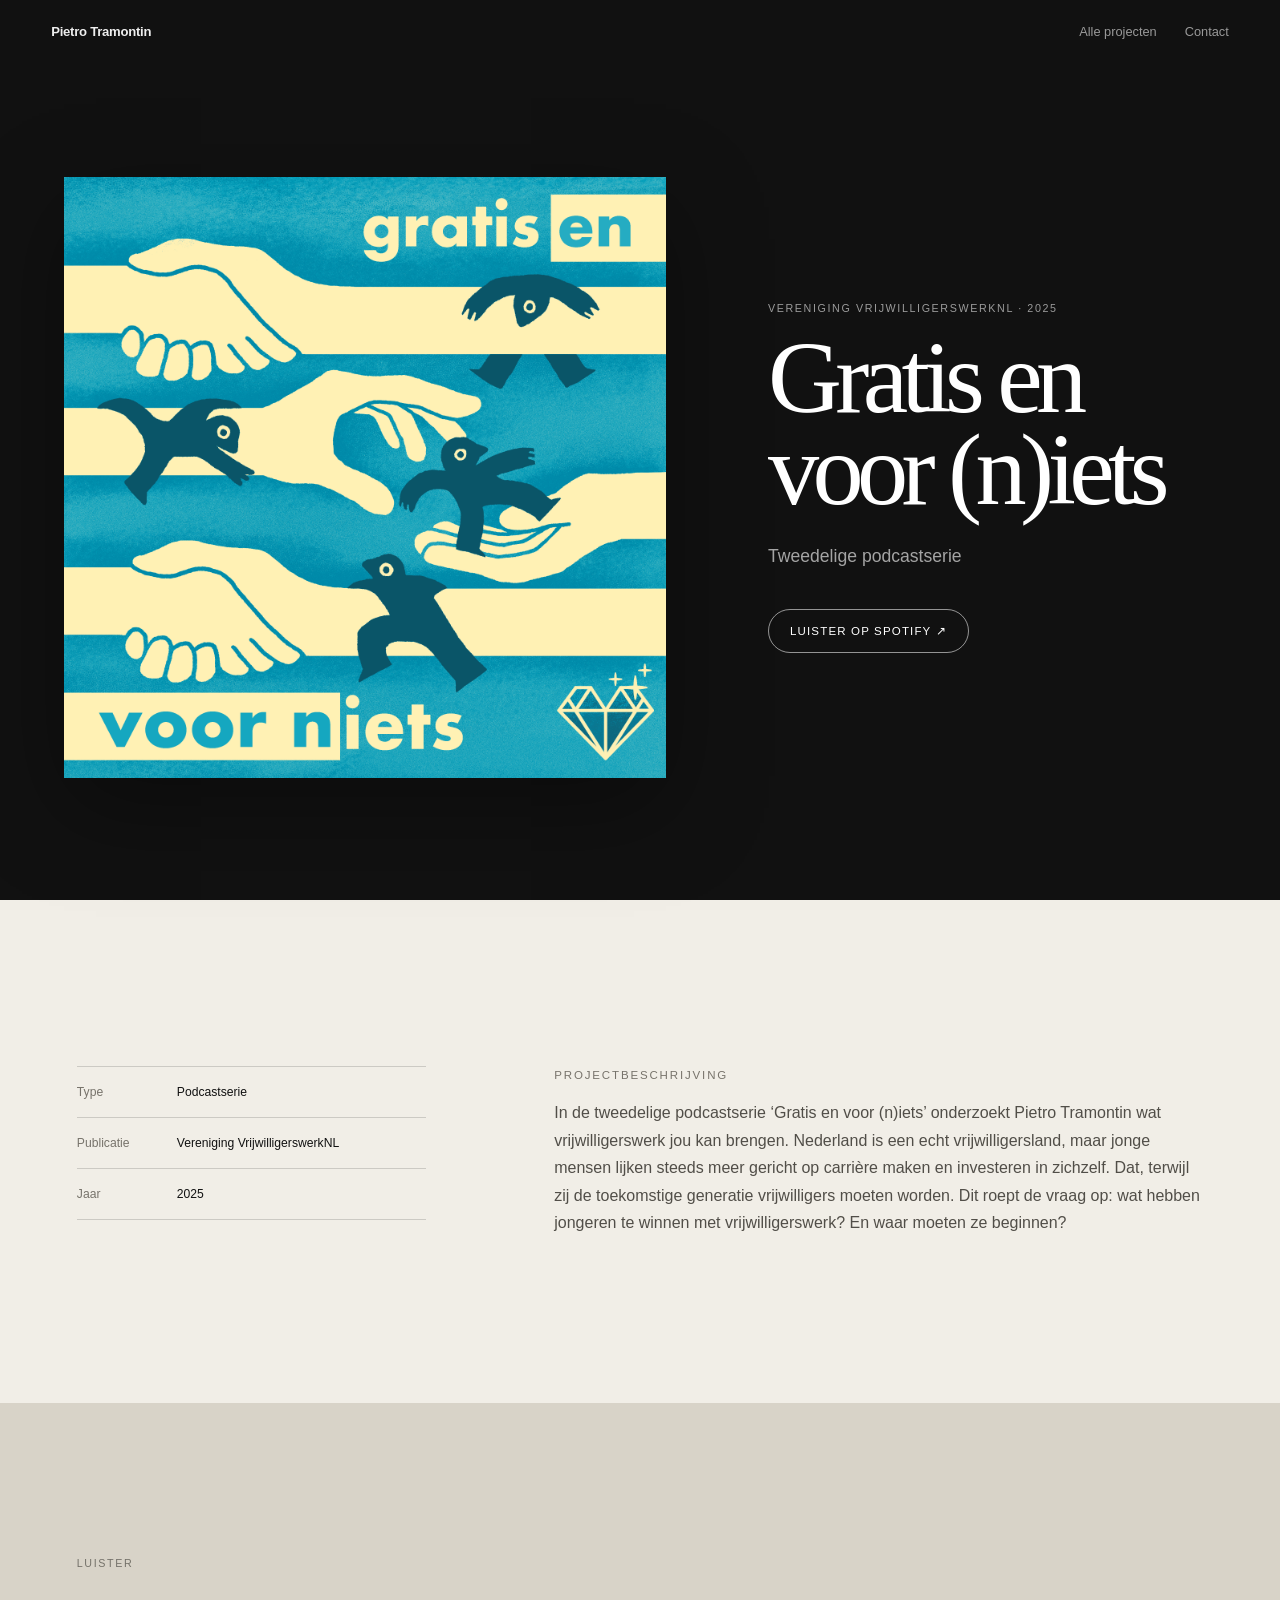
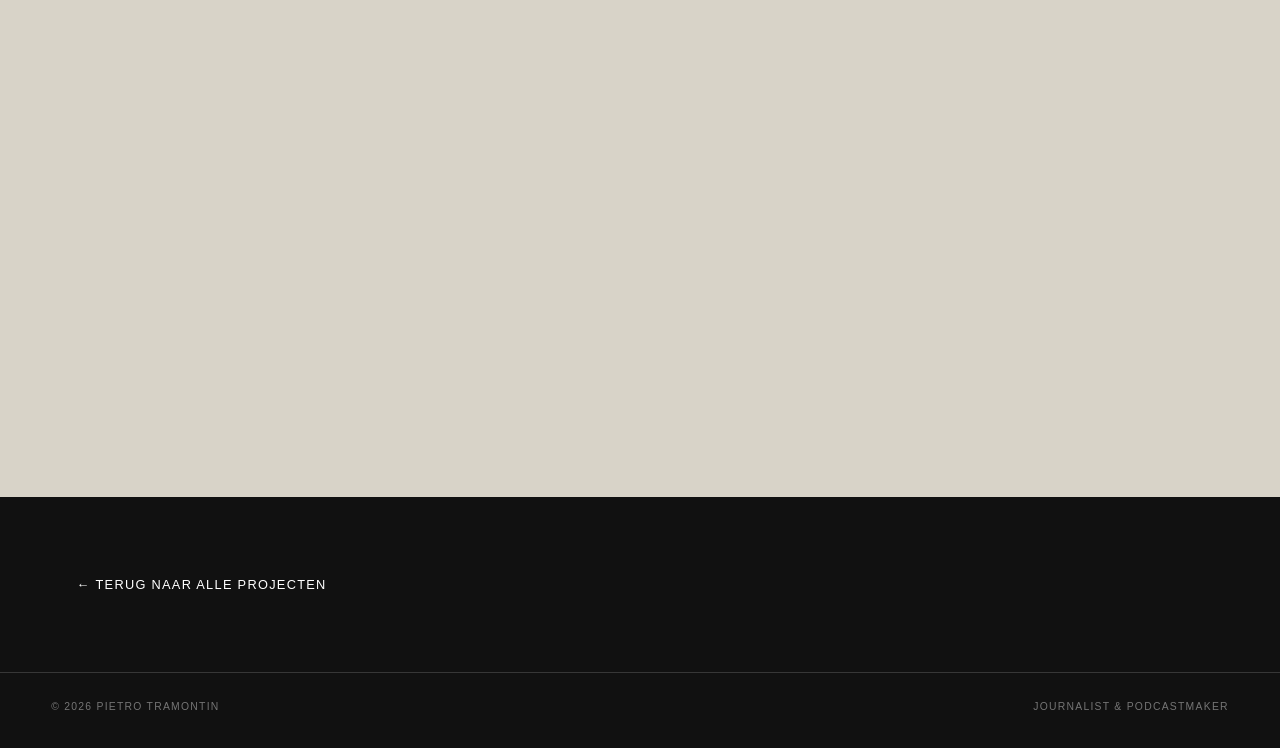
==== gratis-en-voor-niets.html @ 086fe22e "Add files via upload" ====
<!doctype html>
<html lang="nl">
<head>
  
<meta charset="UTF-8">
<meta name="viewport" content="width=device-width, initial-scale=1.0">
<meta name="theme-color" content="#111111">
<link rel="stylesheet" href="style.css">

  <meta name="description" content="Gratis en voor (n)iets — podcastproject van Pietro Tramontin.">
  <title>Gratis en voor (n)iets — Pietro Tramontin</title>
</head>
<body class="project-page">
<header class="nav nav-project">
  <a class="wordmark" href="index.html">Pietro Tramontin</a>
  <nav><a href="index.html#werk">Alle projecten</a><a href="index.html#contact">Contact</a></nav>
</header>

<main>
  <section class="project-hero">
    <div class="project-cover reveal">
      <img src="images/gratis-en-voor-niets.jpg" alt="Cover van Gratis en voor (n)iets">
    </div>
    <div class="project-head reveal">
      <p class="kicker">Vereniging VrijwilligerswerkNL · 2025</p>
      <h1>Gratis en voor (n)iets</h1>
      <p class="project-role">Tweedelige podcastserie</p>
      <a class="spotify-button" href="https://open.spotify.com/show/3WJLI9ZzemZ6k6axRcHzVA" target="_blank" rel="noopener">Luister op Spotify ↗</a>
    </div>
  </section>

  <section class="project-body">
    <aside class="project-facts reveal">
      <div><span>Type</span><strong>Podcastserie</strong></div>
      <div><span>Publicatie</span><strong>Vereniging VrijwilligerswerkNL</strong></div>
      <div><span>Jaar</span><strong>2025</strong></div>
    </aside>
    <article class="description reveal"><p class="description-label">Projectbeschrijving</p>
      <p>In de tweedelige podcastserie ‘Gratis en voor (n)iets’ onderzoekt Pietro Tramontin wat vrijwilligerswerk jou kan brengen. Nederland is een echt vrijwilligersland, maar jonge mensen lijken steeds meer gericht op carrière maken en investeren in zichzelf. Dat, terwijl zij de toekomstige generatie vrijwilligers moeten worden. Dit roept de vraag op: wat hebben jongeren te winnen met vrijwilligerswerk? En waar moeten ze beginnen?</p>
    </article>
  </section>

  <section class="listen reveal">
    <p class="kicker dark">Luister</p>
    <iframe
      style="border-radius:12px"
      src="https://open.spotify.com/embed/show/3WJLI9ZzemZ6k6axRcHzVA?utm_source=generator"
      width="100%"
      height="352"
      frameborder="0"
      allowfullscreen=""
      allow="autoplay; clipboard-write; encrypted-media; fullscreen; picture-in-picture"
      loading="lazy">
    </iframe>
  </section>

  <nav class="project-next reveal">
    <a href="index.html#werk">← Terug naar alle projecten</a>
  </nav>
</main>

<footer>
  <span>© <span id="year"></span> Pietro Tramontin</span>
  <span>Journalist & podcastmaker</span>
</footer>
<script src="script.js"></script>
</body>
</html>
---- style.css ----
*{box-sizing:border-box}
:root{
  --ink:#111;
  --paper:#f1eee7;
  --white:#fff;
  --line:rgba(17,17,17,.16);
  --darkline:rgba(255,255,255,.16);
  --accent:#da5b34;
}
html{scroll-behavior:smooth}
body{margin:0;background:var(--ink);color:var(--white);font-family:Arial,Helvetica,sans-serif}
a{color:inherit;text-decoration:none}
img{display:block;max-width:100%}

/* Navigation */
.nav{
  position:absolute;z-index:50;inset:0 0 auto 0;
  display:flex;justify-content:space-between;align-items:center;
  padding:24px clamp(20px,4vw,62px);color:var(--ink)
}
.nav nav{display:flex;gap:28px;font-size:.8rem}
.nav nav a{opacity:.62}
.nav nav a:hover{opacity:1}
.nav-project{position:fixed;color:var(--white);mix-blend-mode:difference}
.wordmark{font-size:.82rem;font-weight:700;letter-spacing:-.02em}

/* Hero */
.hero{
  background:var(--paper);color:var(--ink);min-height:100svh;
  padding:130px clamp(20px,5vw,76px) clamp(72px,8vw,115px);
  display:flex;align-items:center
}
.hero-inner{
  width:100%;max-width:1450px;margin:0 auto;display:grid;
  grid-template-columns:minmax(0,1.15fr) minmax(280px,.65fr);
  gap:clamp(52px,8vw,130px);align-items:center
}
.hero-copy{max-width:780px}
.hero h1,.project-head h1{
  font-family:Georgia,"Times New Roman",serif;font-weight:400;
  letter-spacing:-.065em;line-height:.9;margin:0
}
.hero h1{font-size:clamp(4.6rem,8.5vw,9.2rem)}
.kicker{
  text-transform:uppercase;letter-spacing:.15em;font-size:.67rem;
  color:rgba(255,255,255,.58);margin:0 0 18px
}
.kicker.dark{color:#747169}
.subtitle{font-size:clamp(1rem,1.45vw,1.3rem);color:#666159;margin:25px 0 0}
.hero-intro{
  font-size:clamp(1.05rem,1.35vw,1.3rem);line-height:1.55;
  color:#45423d;max-width:610px;margin:34px 0 0
}
.hero-button{
  display:inline-block;margin-top:38px;padding-bottom:6px;
  border-bottom:1px solid var(--ink);font-size:.78rem;
  text-transform:uppercase;letter-spacing:.12em
}
.hero-button:hover{color:var(--accent);border-color:var(--accent)}
.portrait-wrap{
  position:relative;justify-self:end;width:min(100%,470px);
  aspect-ratio:4/5;overflow:hidden;background:#d8d3c8
}
.portrait{width:100%;height:100%;object-fit:cover;object-position:center 28%}
.portrait-fallback{
  position:absolute;inset:0;display:none;align-items:center;justify-content:center;
  text-align:center;background:linear-gradient(140deg,#ded9cf,#c8c1b5);
  color:#77736b;font-size:.75rem;line-height:1.7;text-transform:uppercase;
  letter-spacing:.12em
}

/* Media band */
.media-strip{position:relative;background:#e7e2d8;color:var(--ink);padding:72px 0 82px}
.media-heading{padding:0 clamp(20px,4vw,62px)}
.media-marquee{
  position:relative;overflow:hidden;
  border-top:1px solid var(--line);border-bottom:1px solid var(--line);
  -webkit-mask-image:linear-gradient(to right,transparent 0,#000 4%,#000 96%,transparent 100%);
  mask-image:linear-gradient(to right,transparent 0,#000 4%,#000 96%,transparent 100%)
}
.media-track{
  display:flex;align-items:center;width:max-content;
  animation:media-scroll 25s linear infinite;will-change:transform
}
.media-marquee:hover .media-track,
.media-marquee:focus-within .media-track,
.media-marquee.is-paused .media-track{animation-play-state:paused}

/* Every logo gets exactly the same slot */
.media-item{
  flex:0 0 240px;width:240px;height:118px;
  display:flex;align-items:center;justify-content:center;
  padding:18px 28px;transition:transform .22s ease,background .22s ease
}
.media-item:hover,.media-item:focus{
  transform:scale(1.035);background:rgba(255,255,255,.34);outline:none
}
.media-logo{width:auto;max-width:100%;object-fit:contain}
.media-logo-parool{height:48px}
.media-logo-vpro{height:42px}
.media-logo-nrc{height:37px}
.media-logo-volkskrant{height:35px}
.media-logo-trouw{height:42px}
.media-logo-fd{height:76px}
.media-logo-npo{height:62px}
@keyframes media-scroll{from{transform:translateX(0)}to{transform:translateX(-50%)}}

/* Media popup */
.media-popup{
  position:fixed;z-index:300;width:278px;
  opacity:0;visibility:hidden;pointer-events:auto;
  transform:translateY(7px) scale(.985);
  transition:opacity .16s ease,transform .16s ease,visibility .16s
}
.media-popup.is-visible{opacity:1;visibility:visible;transform:none}
.media-popup-link{display:block;color:inherit}
.mini-site{
  overflow:hidden;background:#fff;color:#111;border:1px solid rgba(17,17,17,.16);
  border-radius:10px;box-shadow:0 20px 55px rgba(17,17,17,.24)
}
.mini-site-top{
  display:flex;align-items:center;justify-content:space-between;gap:12px;
  min-height:40px;padding:9px 12px;border-bottom:1px solid rgba(17,17,17,.1)
}
.mini-site-brand{font-family:Georgia,"Times New Roman",serif;font-size:.98rem;font-weight:700}
.mini-site-domain{font-size:.51rem;text-transform:uppercase;letter-spacing:.08em;color:#77736b}
.mini-site-body{padding:14px 14px 16px}
.mini-site-type{
  display:block;margin-bottom:7px;font-size:.52rem;text-transform:uppercase;
  letter-spacing:.12em;color:#77736b
}
.mini-site-title{
  display:block;font-family:Georgia,"Times New Roman",serif;
  font-size:1.15rem;line-height:1.06;font-weight:400;letter-spacing:-.025em
}
.mini-site-image-wrap{
  height:108px;margin:11px -14px 0;overflow:hidden;background:#ece8e1;
  border-top:1px solid rgba(17,17,17,.08);
  border-bottom:1px solid rgba(17,17,17,.08)
}
.mini-site-image-wrap.is-empty{display:none}
.mini-site-image{width:100%;height:100%;object-fit:cover;object-position:top center}
.mini-site-copy{font-size:.69rem;line-height:1.4;color:#59554e;margin:10px 0 0}
.mini-site-quote{
  font-family:Georgia,"Times New Roman",serif;font-size:.86rem;
  line-height:1.25;font-style:italic;margin:10px 0 0
}
.mini-site-cta{
  display:inline-block;margin-top:12px;font-size:.52rem;text-transform:uppercase;
  letter-spacing:.1em;border-bottom:1px solid;padding-bottom:3px
}
.media-popup[data-theme="parool"] .mini-site{border-top:4px solid #111}
.media-popup[data-theme="parool"] .mini-site-top{background:#f4f1eb}
.media-popup[data-theme="vpro"] .mini-site{border-top:4px solid #7a2df4}
.media-popup[data-theme="vpro"] .mini-site-top{background:#f7e8ff}
.media-popup[data-theme="nrc"] .mini-site{border-top:4px solid #d71920}
.media-popup[data-theme="nrc"] .mini-site-top{background:#fff2d9}
.media-popup[data-theme="volkskrant"] .mini-site{border-top:4px solid #111}
.media-popup[data-theme="volkskrant"] .mini-site-top{background:#eef3ff}
.media-popup[data-theme="trouw"] .mini-site{border-top:4px solid #1468b3}
.media-popup[data-theme="trouw"] .mini-site-top{background:#f4efe7}
.media-popup[data-theme="fd"] .mini-site{border-top:4px solid #52bfc3}
.media-popup[data-theme="fd"] .mini-site-top{background:#ffe9d8}
.media-popup[data-theme="npo"] .mini-site{border-top:4px solid #173a72}
.media-popup[data-theme="npo"] .mini-site-top{background:#eef2fa}
.media-popup[data-theme="npo"] .mini-site-brand{color:#173a72}

/* Work — hard fixed: cover left, text right */
.work{
  background:var(--paper);
  color:var(--ink);
  padding:72px clamp(20px,4vw,62px) 96px;
}

.work-heading{
  width:min(100%,1180px);
  margin:0 auto 18px;
}

.work-row{
  width:min(100%,1180px) !important;
  margin:0 auto !important;
  padding:82px 0 !important;
  border-top:1px solid var(--line);
  display:flex !important;
  flex-direction:row !important;
  flex-wrap:nowrap !important;
  align-items:center !important;
  justify-content:flex-start !important;
  gap:clamp(48px,7vw,96px) !important;
}

.work-row:last-child{
  border-bottom:1px solid var(--line);
}

.work-row > .cover-link{
  order:1 !important;
  flex:0 0 360px !important;
  width:360px !important;
  min-width:360px !important;
  max-width:360px !important;
  height:360px !important;
  aspect-ratio:1 / 1 !important;
  margin:0 !important;
  align-self:center !important;
  overflow:hidden;
  background:#ddd;
}

.work-row > .cover-link img{
  width:100% !important;
  height:100% !important;
  display:block !important;
  object-fit:cover !important;
  object-position:center !important;
  margin:0 !important;
}

.work-row > .work-copy{
  order:2 !important;
  flex:1 1 auto !important;
  width:auto !important;
  min-width:0 !important;
  max-width:680px !important;
  margin:0 !important;
  align-self:center !important;
}

.work-meta{
  display:flex;
  justify-content:space-between;
  gap:20px;
  color:#77736b;
  text-transform:uppercase;
  letter-spacing:.12em;
  font-size:.64rem;
  margin-bottom:26px;
}

.work-copy h3{
  font-family:Georgia,"Times New Roman",serif;
  font-size:clamp(3.2rem,5.4vw,6rem);
  line-height:.92;
  letter-spacing:-.06em;
  font-weight:400;
  margin:0;
}

.work-copy p{
  font-size:clamp(1rem,1.2vw,1.16rem);
  line-height:1.55;
  color:#514e48;
  max-width:620px;
  margin:28px 0;
}

.home-review{
  display:block;
  max-width:560px;
  margin:0 0 30px;
  padding:16px 0;
  border-top:1px solid var(--line);
  border-bottom:1px solid var(--line);
}

.home-review-source{
  display:block;
  margin-bottom:8px;
  color:#77736b;
  text-transform:uppercase;
  letter-spacing:.11em;
  font-size:.65rem;
}

.home-review-quote{
  display:block;
  font-family:Georgia,"Times New Roman",serif;
  font-size:clamp(1.2rem,1.8vw,1.65rem);
  line-height:1.25;
  font-style:italic;
}

.actions{
  display:flex;
  gap:28px;
  flex-wrap:wrap;
}

.text-link{
  font-size:.8rem;
  text-transform:uppercase;
  letter-spacing:.1em;
  border-bottom:1px solid;
  padding-bottom:5px;
}

.muted-link{color:#77736b}

@media(max-width:900px){
  .work-row > .cover-link{
    flex-basis:300px !important;
    width:300px !important;
    min-width:300px !important;
    max-width:300px !important;
    height:300px !important;
  }

  .work-row{
    gap:40px !important;
  }
}

/* Only stack on an actual phone. */
@media(max-width:520px){
  .work-row{
    flex-direction:column !important;
    align-items:flex-start !important;
    gap:32px !important;
  }

  .work-row > .cover-link{
    flex:none !important;
    width:min(100%,420px) !important;
    min-width:0 !important;
    max-width:420px !important;
    height:auto !important;
    aspect-ratio:1 / 1 !important;
  }

  .work-row > .work-copy{
    width:100% !important;
    max-width:100% !important;
  }
}

/* About + services */
.about{background:#d8d3c8;color:var(--ink);padding:clamp(105px,14vw,190px) clamp(20px,4vw,62px)}
.about-grid{display:grid;grid-template-columns:1.35fr .65fr;gap:clamp(50px,8vw,130px)}
.about h2{
  font-family:Georgia,"Times New Roman",serif;font-size:clamp(3rem,6.4vw,7rem);
  line-height:.94;letter-spacing:-.06em;font-weight:400;margin:0
}
.body-copy{font-size:1.05rem;line-height:1.65;color:#47443e}
.services-simple{background:var(--paper);color:var(--ink);padding:clamp(90px,11vw,145px) clamp(20px,4vw,62px)}
.services-list{list-style:none;margin:0;padding:0;max-width:980px;border-top:1px solid var(--line)}
.services-list li{
  padding:20px 0;border-bottom:1px solid var(--line);
  font-size:clamp(1rem,1.35vw,1.2rem);line-height:1.55;color:#514e48
}
.services-list strong{color:var(--ink);font-weight:600}

/* Contact */
.contact{padding:clamp(110px,15vw,200px) clamp(20px,4vw,62px)}
.contact h2{
  font-family:Georgia,"Times New Roman",serif;font-weight:400;
  font-size:clamp(3.4rem,8vw,8rem);letter-spacing:-.06em;line-height:.9;margin:0
}
.email{
  display:inline-block;font-size:clamp(1.35rem,3vw,3rem);
  border-bottom:1px solid rgba(255,255,255,.45);margin:60px 0 75px
}
.socials{display:flex;gap:15px;color:rgba(255,255,255,.68)}
.social-link{
  width:43px;height:43px;border:1px solid rgba(255,255,255,.25);border-radius:50%;
  display:grid;place-items:center
}
.social-link svg{
  width:19px;height:19px;fill:none;stroke:currentColor;stroke-width:1.6;
  stroke-linecap:round;stroke-linejoin:round
}
.social-link:last-child svg{fill:currentColor;stroke:none}
footer{
  display:flex;justify-content:space-between;padding:28px clamp(20px,4vw,62px) 36px;
  border-top:1px solid var(--darkline);font-size:.65rem;color:rgba(255,255,255,.42);
  text-transform:uppercase;letter-spacing:.12em
}

/* Project pages */
.project-page{background:var(--ink)}
.project-hero{
  min-height:100svh;display:grid;grid-template-columns:minmax(320px,47vw) 1fr;
  align-items:center;gap:clamp(50px,8vw,130px);padding:130px clamp(20px,5vw,76px) 75px
}
.project-cover{box-shadow:0 30px 90px rgba(0,0,0,.35)}
.project-cover img{aspect-ratio:1;object-fit:cover}
.project-head h1{font-size:clamp(4rem,8vw,9rem)}
.project-role{font-size:1.1rem;color:rgba(255,255,255,.62);margin:30px 0 42px}
.listen-buttons{display:flex;flex-wrap:wrap;gap:12px}
.spotify-button{
  display:inline-flex;border:1px solid rgba(255,255,255,.55);border-radius:999px;
  padding:14px 21px;text-transform:uppercase;letter-spacing:.1em;font-size:.72rem
}
.project-body{
  background:var(--paper);color:var(--ink);display:grid;
  grid-template-columns:.35fr .65fr;gap:clamp(50px,10vw,160px);
  padding:clamp(100px,13vw,180px) clamp(20px,6vw,90px)
}
.project-facts{border-top:1px solid var(--line)}
.project-facts div{
  display:grid;grid-template-columns:100px 1fr;padding:18px 0;
  border-bottom:1px solid var(--line);font-size:.76rem
}
.project-facts span{color:#77736b}
.project-facts strong{font-weight:400}
.description{
  font-family:Georgia,"Times New Roman",serif;font-size:clamp(1.7rem,3vw,3.5rem);
  line-height:1.17;letter-spacing:-.025em
}
.reviews{background:var(--ink);padding:clamp(80px,10vw,130px) clamp(20px,6vw,90px)}
.review-grid{display:grid;grid-template-columns:repeat(2,minmax(0,1fr));gap:clamp(24px,4vw,55px)}
.review-card{
  display:block;padding:28px 0;border-top:1px solid var(--darkline);
  border-bottom:1px solid var(--darkline)
}
.review-source{
  display:block;color:rgba(255,255,255,.56);text-transform:uppercase;
  letter-spacing:.11em;font-size:.68rem;margin-bottom:22px
}
.review-card blockquote{
  font-family:Georgia,"Times New Roman",serif;font-size:clamp(1.7rem,3.2vw,3.6rem);
  line-height:1.12;letter-spacing:-.035em;font-style:italic;margin:0;color:var(--white)
}
.listen{background:#d8d3c8;color:var(--ink);padding:clamp(95px,12vw,160px) clamp(20px,6vw,90px)}
.listen iframe{max-width:900px}
.project-next{padding:80px clamp(20px,6vw,90px);font-size:.8rem;text-transform:uppercase;letter-spacing:.1em}

/* Reveal */
.reveal{opacity:0;transform:translateY(22px);transition:opacity .8s ease,transform .8s ease}
.reveal.visible{opacity:1;transform:none}

@media(max-width:820px){
  .hero{min-height:auto;padding-top:125px}
  .hero-inner,.about-grid,.project-hero,.project-body,.review-grid{grid-template-columns:1fr}
  .hero-inner{gap:48px}
  .portrait-wrap{justify-self:start;width:min(72vw,430px)}
  .project-cover{max-width:620px}
  .project-head h1{font-size:clamp(4rem,14vw,7rem)}
}

@media(max-width:560px){
  .nav{padding-top:20px}
  .nav nav{gap:15px;font-size:.72rem}
  .hero{padding-top:112px;padding-bottom:72px}
  .hero h1{font-size:clamp(3.9rem,18vw,6.2rem)}
  .portrait-wrap{width:100%;max-width:380px}
  .work-copy h3{font-size:clamp(3rem,15vw,5rem)}
  .work-meta{flex-direction:column;gap:7px}
  footer{flex-direction:column;gap:8px}
  .media-item{flex-basis:190px;width:190px;height:98px}
  .media-popup{display:none}
}
@media(prefers-reduced-motion:reduce){
  .media-track{animation:none}
  .reveal{transition:none}
}
/* V6.3 — ensure Trouw preview remains visible and readable */
.media-popup[data-theme="trouw"] .mini-site{
  border-top:4px solid #1468b3;
}
.media-popup[data-theme="trouw"] .mini-site-top{
  background:#f4efe7;
}


/* V6.7 — both project rows share one exact container */
.work{
  padding-left:clamp(20px,4vw,62px) !important;
  padding-right:clamp(20px,4vw,62px) !important;
}

.work-inner{
  width:min(100%,1180px) !important;
  margin:0 auto !important;
}

.work-heading{
  width:100% !important;
  margin:0 0 18px !important;
}

.work-inner > .work-row{
  width:100% !important;
  margin:0 !important;
}

.work-inner > .work-row > .cover-link{
  flex:0 0 360px !important;
  width:360px !important;
  min-width:360px !important;
  max-width:360px !important;
}

.work-inner > .work-row > .work-copy{
  flex:1 1 0 !important;
  width:auto !important;
  max-width:none !important;
}

@media(max-width:900px){
  .work-inner > .work-row > .cover-link{
    flex-basis:300px !important;
    width:300px !important;
    min-width:300px !important;
    max-width:300px !important;
  }
}

@media(max-width:520px){
  .work-inner > .work-row > .cover-link{
    width:min(100%,420px) !important;
    min-width:0 !important;
    max-width:420px !important;
  }
}


/* V6.8 — projects rebuilt from scratch */
.projects-section{
  background:var(--paper);
  color:var(--ink);
  padding:72px clamp(20px,4vw,62px) 96px;
}

.projects-shell{
  width:min(100%,1180px);
  margin:0 auto;
}

.projects-shell > .kicker{
  margin-bottom:18px;
}

.project-row-new{
  width:100%;
  display:grid;
  grid-template-columns:360px minmax(0,1fr);
  column-gap:clamp(52px,7vw,96px);
  align-items:center;
  padding:82px 0;
  border-top:1px solid var(--line);
}

.project-row-new:last-child{
  border-bottom:1px solid var(--line);
}

.project-cover-new{
  width:360px;
  height:360px;
  display:block;
  overflow:hidden;
  background:#ddd;
}

.project-cover-new img{
  width:100%;
  height:100%;
  display:block;
  object-fit:cover;
  object-position:center;
}

.project-copy-new{
  width:100%;
  min-width:0;
  max-width:680px;
}

.project-meta-new{
  display:flex;
  justify-content:space-between;
  gap:20px;
  margin-bottom:26px;
  color:#77736b;
  text-transform:uppercase;
  letter-spacing:.12em;
  font-size:.64rem;
}

.project-copy-new h3{
  margin:0;
  font-family:Georgia,"Times New Roman",serif;
  font-size:clamp(3.2rem,5.4vw,6rem);
  line-height:.92;
  letter-spacing:-.06em;
  font-weight:400;
}

.project-copy-new > p{
  max-width:620px;
  margin:28px 0;
  color:#514e48;
  font-size:clamp(1rem,1.2vw,1.16rem);
  line-height:1.55;
}

@media(max-width:900px){
  .project-row-new{
    grid-template-columns:300px minmax(0,1fr);
    column-gap:40px;
  }

  .project-cover-new{
    width:300px;
    height:300px;
  }
}

@media(max-width:640px){
  .project-row-new{
    grid-template-columns:1fr;
    row-gap:32px;
  }

  .project-cover-new{
    width:min(100%,440px);
    height:auto;
    aspect-ratio:1;
  }

  .project-copy-new{
    max-width:100%;
  }
}






/* V6.15 — normal text on homepage and project pages */
.project-summary,
.project-copy-new > p,
.project-copy-new p {
  font-family: Arial, Helvetica, sans-serif !important;
  font-size: 15px !important;
  font-weight: 400 !important;
  line-height: 1.7 !important;
  letter-spacing: 0 !important;
  color: #5b5752 !important;
  max-width: 560px !important;
  margin: 16px 0 20px !important;
}

/* The long descriptions on the separate project pages */
.project-body .description {
  font-family: Arial, Helvetica, sans-serif !important;
  font-size: 16px !important;
  font-weight: 400 !important;
  line-height: 1.72 !important;
  letter-spacing: 0 !important;
  color: #514e48 !important;
  max-width: 760px;
}

.project-body .description p {
  margin: 0 0 1.15em;
}

.project-body .description p:last-child {
  margin-bottom: 0;
}

/* Services as one calm paragraph */
.services-copy {
  max-width: 760px;
  color: #514e48;
}

.services-copy p {
  margin: 0;
  font-family: Arial, Helvetica, sans-serif;
  font-size: 16px;
  font-weight: 400;
  line-height: 1.7;
  letter-spacing: 0;
}


/* V6.16 — calmer contact section */
.contact h2{
  font-size:clamp(2.7rem,5.8vw,5.8rem) !important;
  line-height:.94 !important;
  max-width:1100px;
}

.email{
  font-size:clamp(1.2rem,2.35vw,2.25rem) !important;
  margin:48px 0 68px !important;
}

/* More comfortable rhythm for the expanded About copy */
.about .body-copy{
  max-width:650px;
}

.about .body-copy p{
  margin:0 0 1.15em;
}

.about .body-copy p:last-child{
  margin-bottom:0;
}


.hero-intro{
  max-width:640px;
  margin:28px 0 0;
}
.hero-intro p{
  font-size:1rem;
  line-height:1.7;
  color:#5b5752;
  margin:0 0 1rem;
}


.contact-intro{
  max-width:640px;
  margin:1rem auto 2rem;
  font-size:0.98rem;
  line-height:1.75;
  color:#66615b;
  font-weight:400;
}

.contact-intro{
  max-width:760px;
  margin:26px 0 36px;
  color:#fff;
  font-size:1rem;
  line-height:1.7;
  font-weight:400;
}

.project-meta-new strong{display:block;font-size:.95rem;letter-spacing:0;text-transform:none;margin-top:4px}
.description-label{
 font-family:Arial,Helvetica,sans-serif;
 font-size:.72rem;
 text-transform:uppercase;
 letter-spacing:.16em;
 color:#77736b;
 margin:0 0 24px;
}
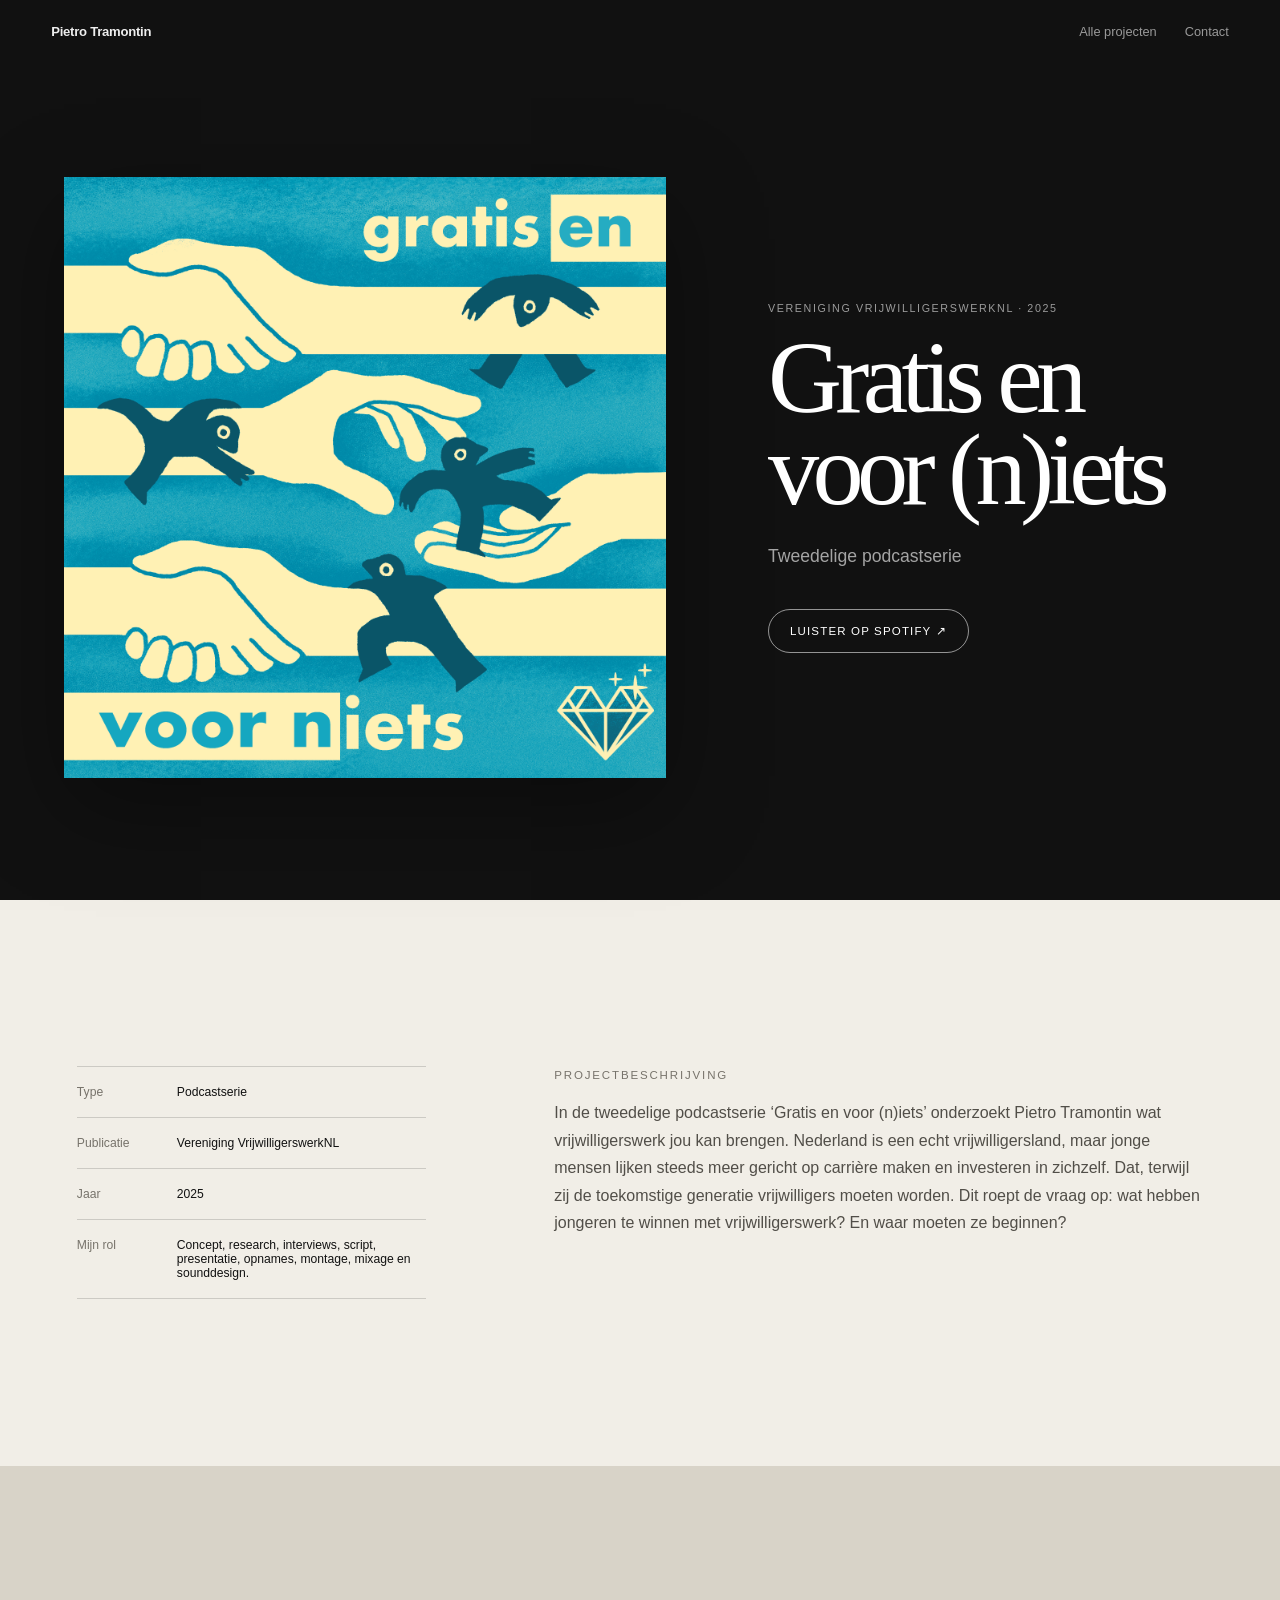
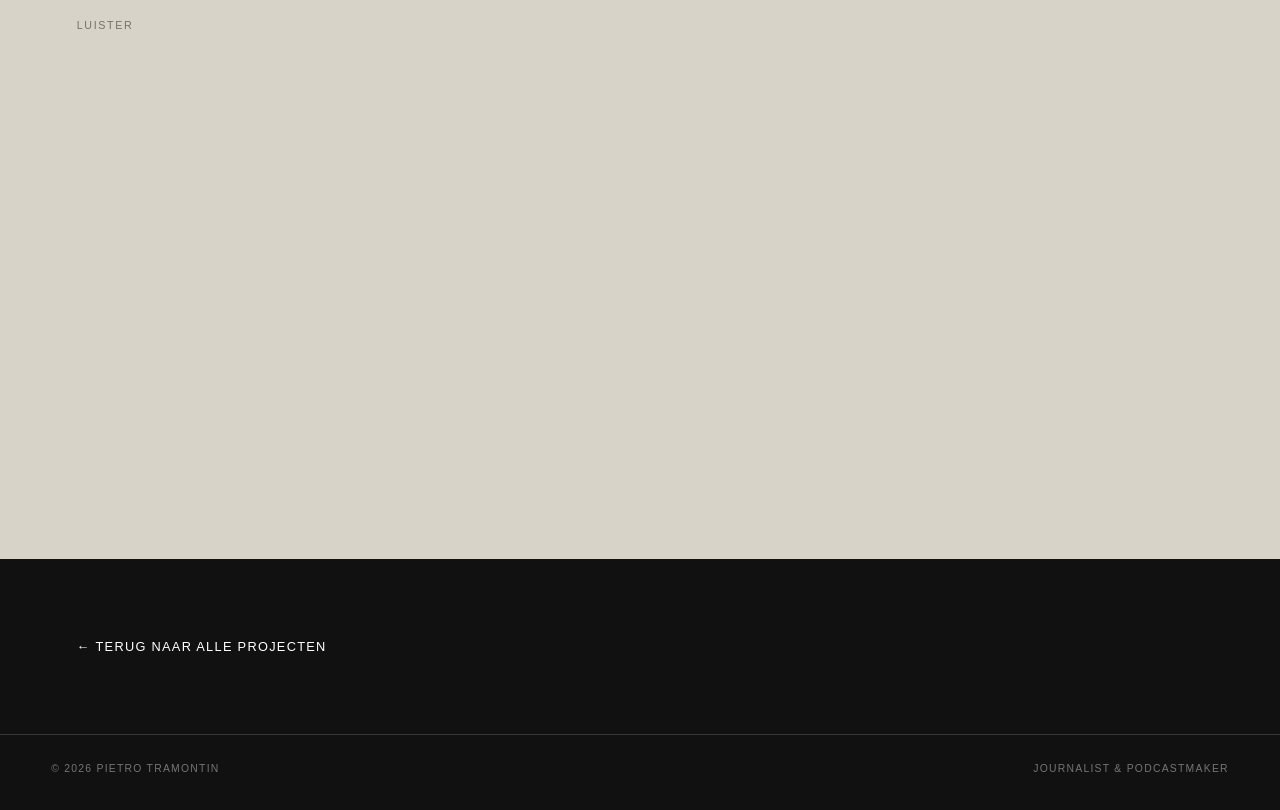
==== commit 7551ea18: "Add files via upload" ====
--- a/gratis-en-voor-niets.html
+++ b/gratis-en-voor-niets.html
@@ -34,6 +34,7 @@
       <div><span>Type</span><strong>Podcastserie</strong></div>
       <div><span>Publicatie</span><strong>Vereniging VrijwilligerswerkNL</strong></div>
       <div><span>Jaar</span><strong>2025</strong></div>
+      <div><span>Mijn rol</span><strong>Concept, research, interviews, script, presentatie, opnames, montage, mixage en sounddesign.</strong></div>
     </aside>
     <article class="description reveal"><p class="description-label">Projectbeschrijving</p>
       <p>In de tweedelige podcastserie ‘Gratis en voor (n)iets’ onderzoekt Pietro Tramontin wat vrijwilligerswerk jou kan brengen. Nederland is een echt vrijwilligersland, maar jonge mensen lijken steeds meer gericht op carrière maken en investeren in zichzelf. Dat, terwijl zij de toekomstige generatie vrijwilligers moeten worden. Dit roept de vraag op: wat hebben jongeren te winnen met vrijwilligerswerk? En waar moeten ze beginnen?</p>
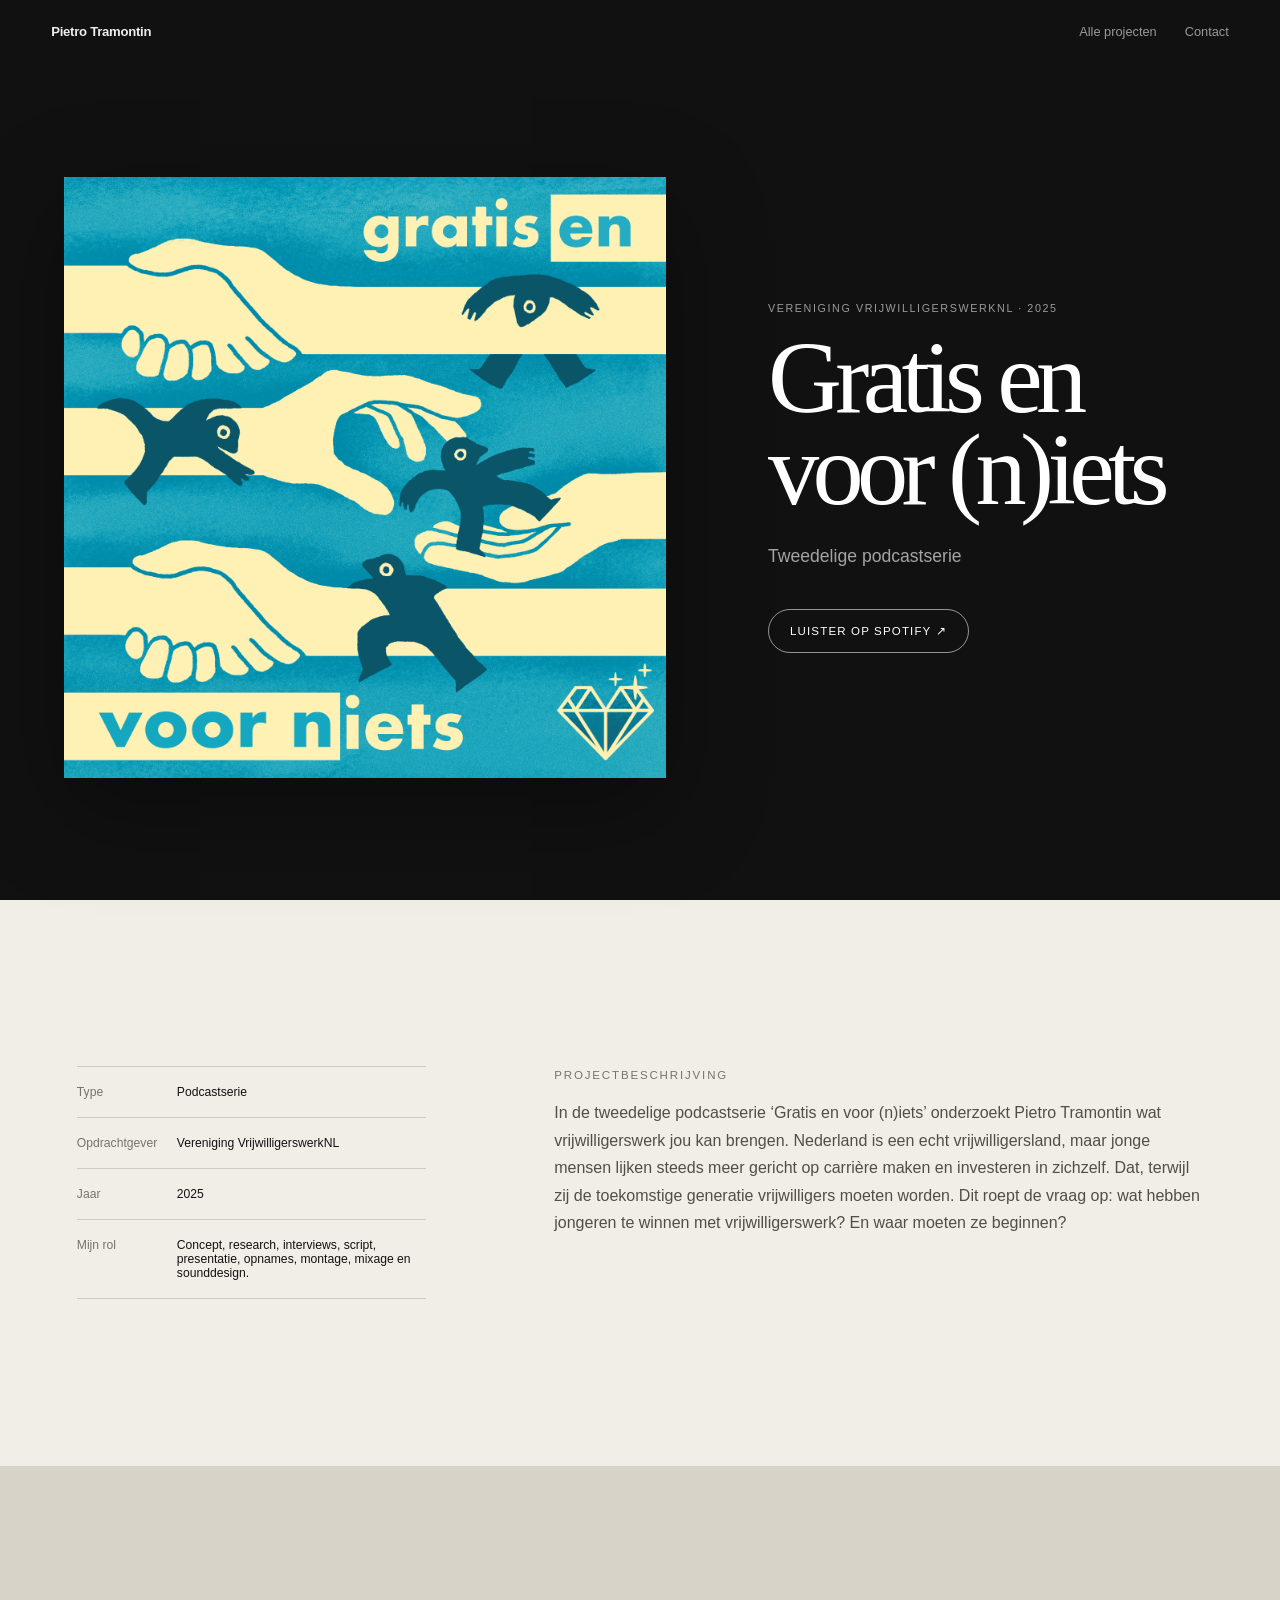
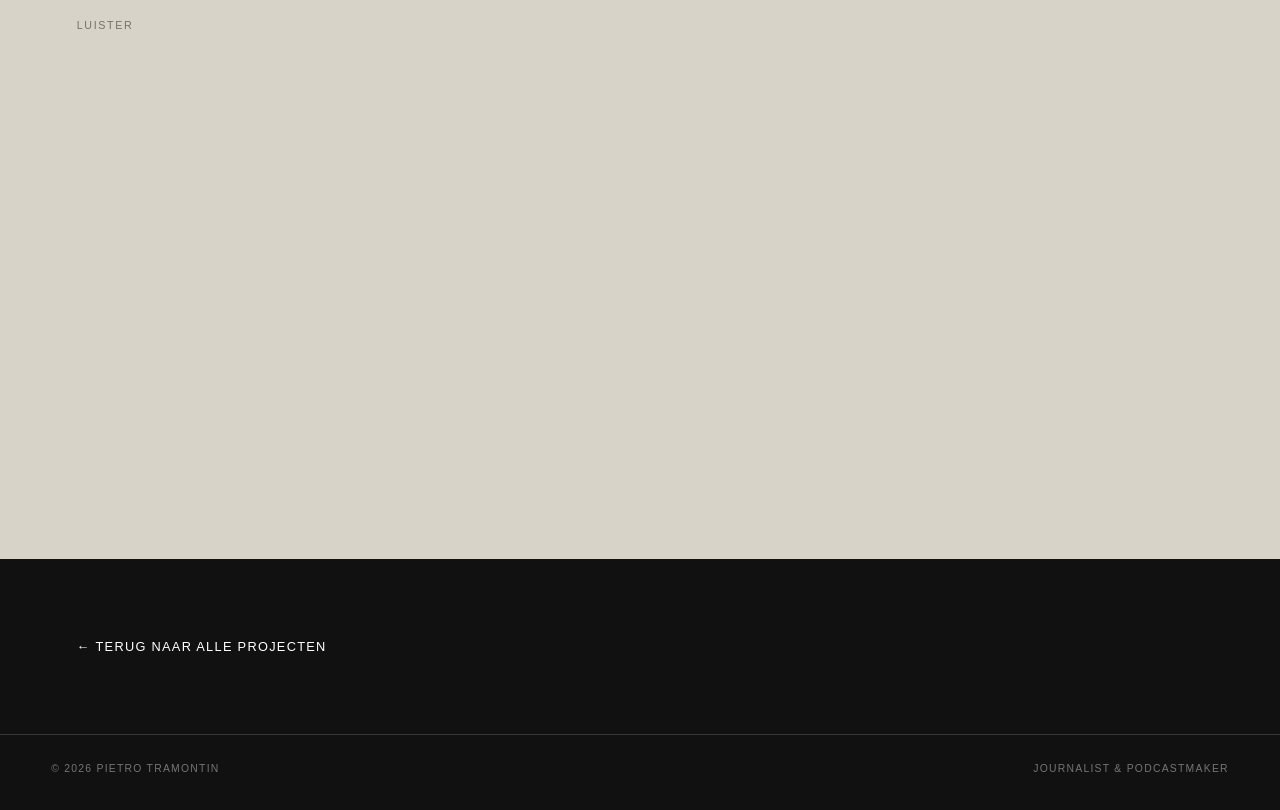
==== commit 26b6fbb1: "Update gratis-en-voor-niets.html" ====
--- a/gratis-en-voor-niets.html
+++ b/gratis-en-voor-niets.html
@@ -32,7 +32,7 @@
   <section class="project-body">
     <aside class="project-facts reveal">
       <div><span>Type</span><strong>Podcastserie</strong></div>
-      <div><span>Publicatie</span><strong>Vereniging VrijwilligerswerkNL</strong></div>
+      <div><span>Opdrachtgever</span><strong>Vereniging VrijwilligerswerkNL</strong></div>
       <div><span>Jaar</span><strong>2025</strong></div>
       <div><span>Mijn rol</span><strong>Concept, research, interviews, script, presentatie, opnames, montage, mixage en sounddesign.</strong></div>
     </aside>
@@ -66,4 +66,4 @@
 </footer>
 <script src="script.js"></script>
 </body>
-</html>+</html>
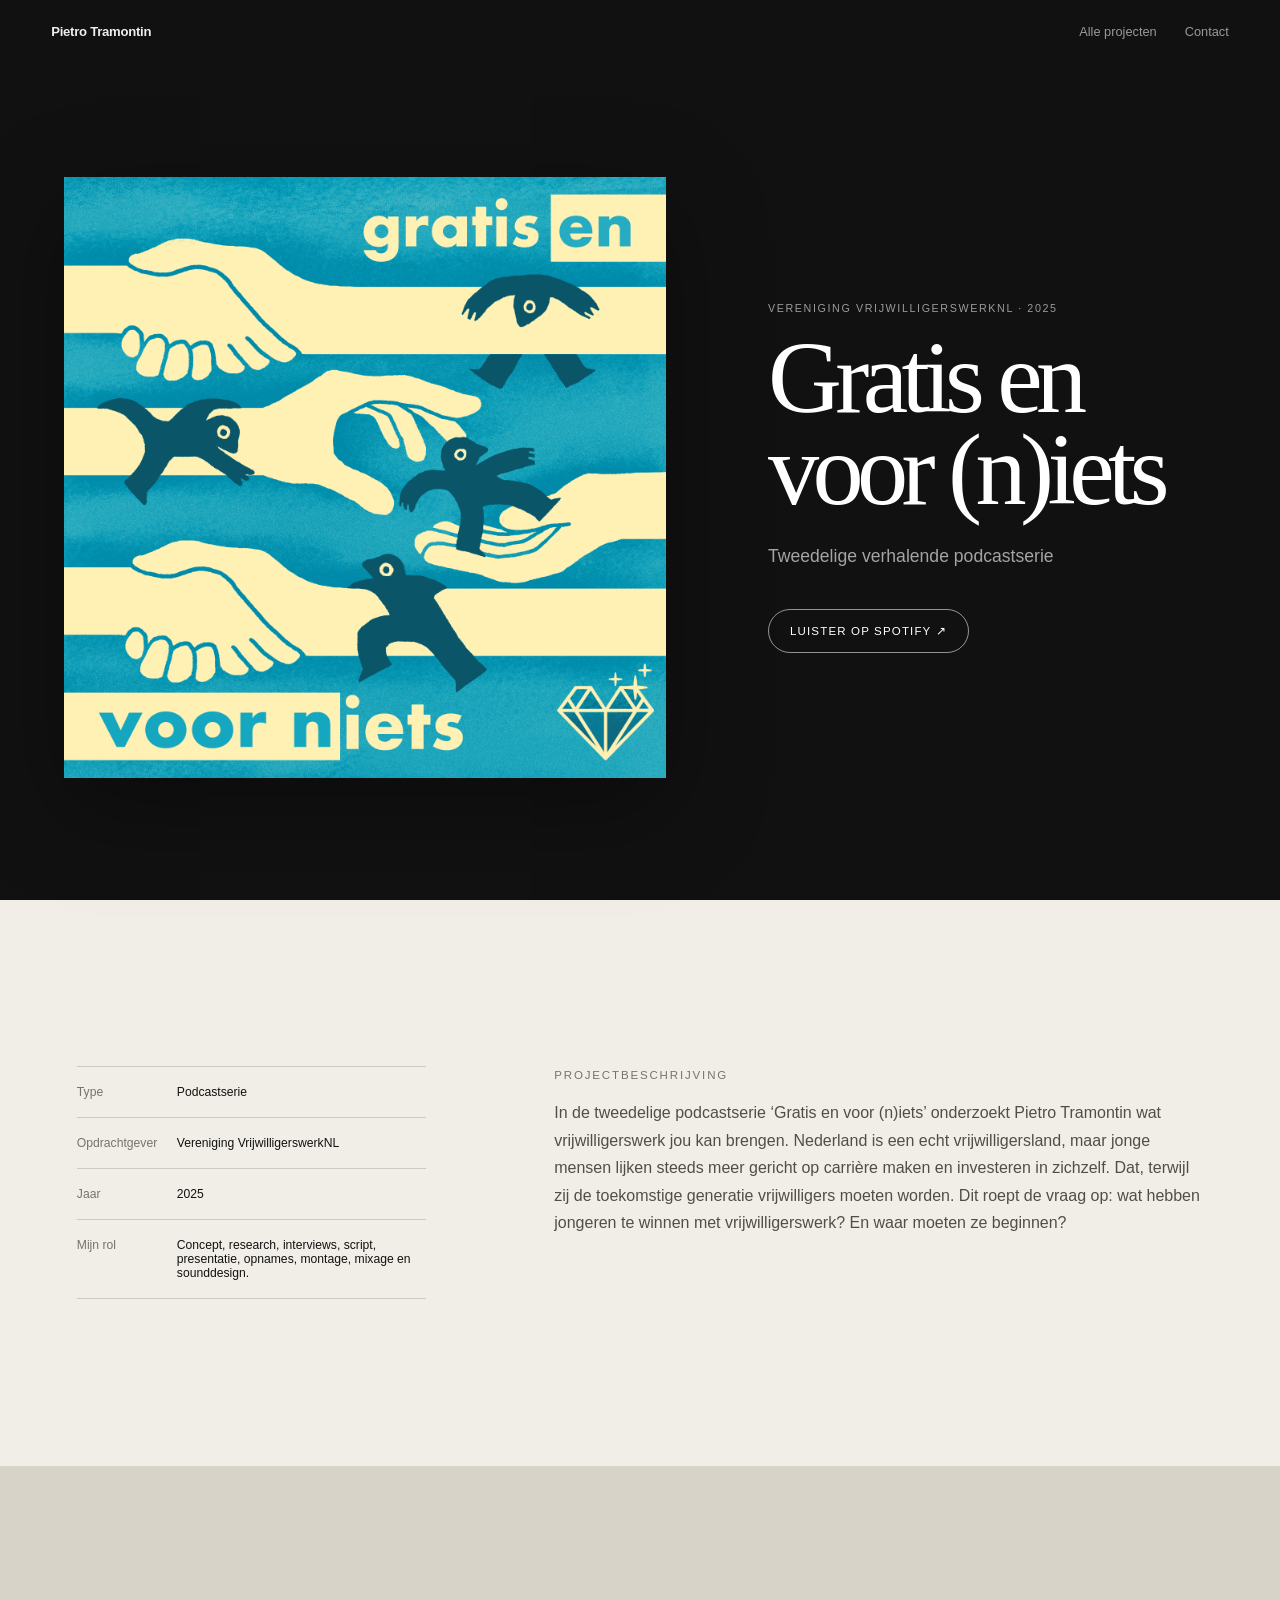
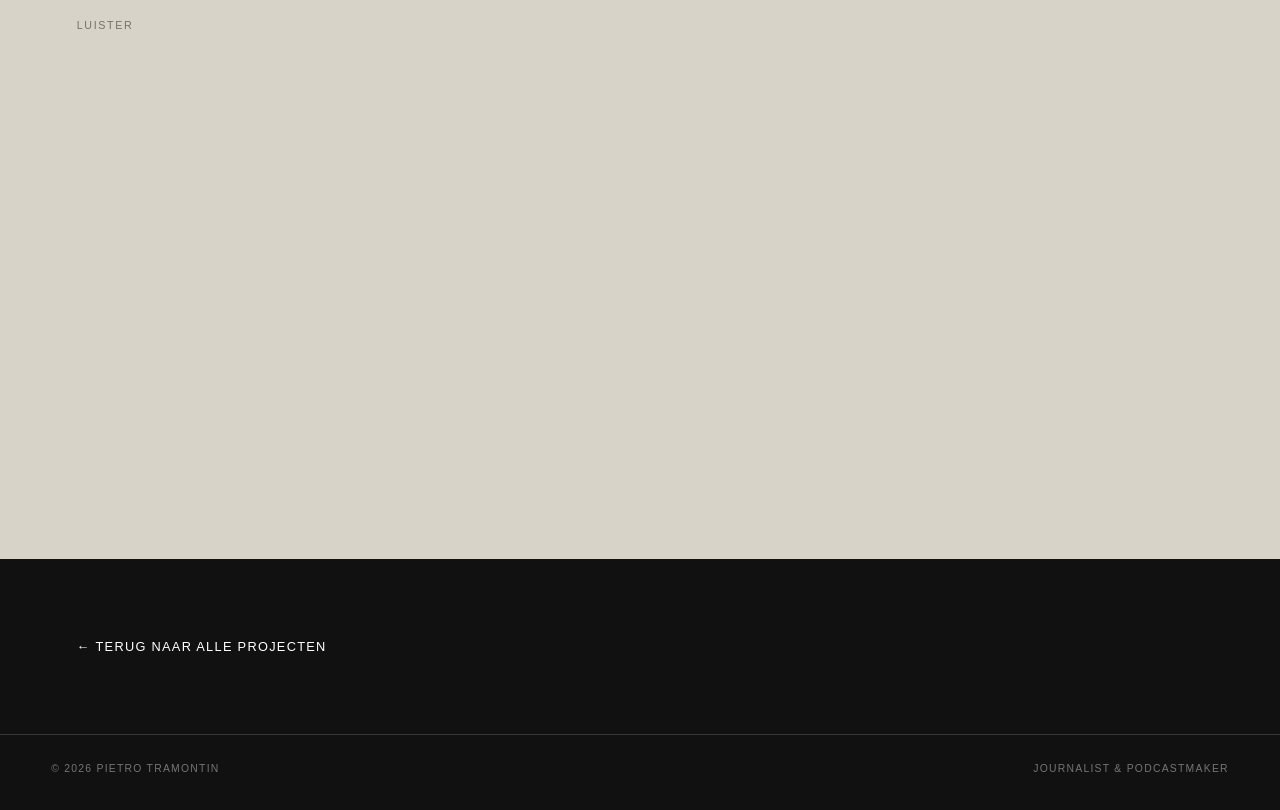
==== commit 47eb11dd: "Update gratis-en-voor-niets.html" ====
--- a/gratis-en-voor-niets.html
+++ b/gratis-en-voor-niets.html
@@ -24,7 +24,7 @@
     <div class="project-head reveal">
       <p class="kicker">Vereniging VrijwilligerswerkNL · 2025</p>
       <h1>Gratis en voor (n)iets</h1>
-      <p class="project-role">Tweedelige podcastserie</p>
+      <p class="project-role">Tweedelige verhalende podcastserie</p>
       <a class="spotify-button" href="https://open.spotify.com/show/3WJLI9ZzemZ6k6axRcHzVA" target="_blank" rel="noopener">Luister op Spotify ↗</a>
     </div>
   </section>
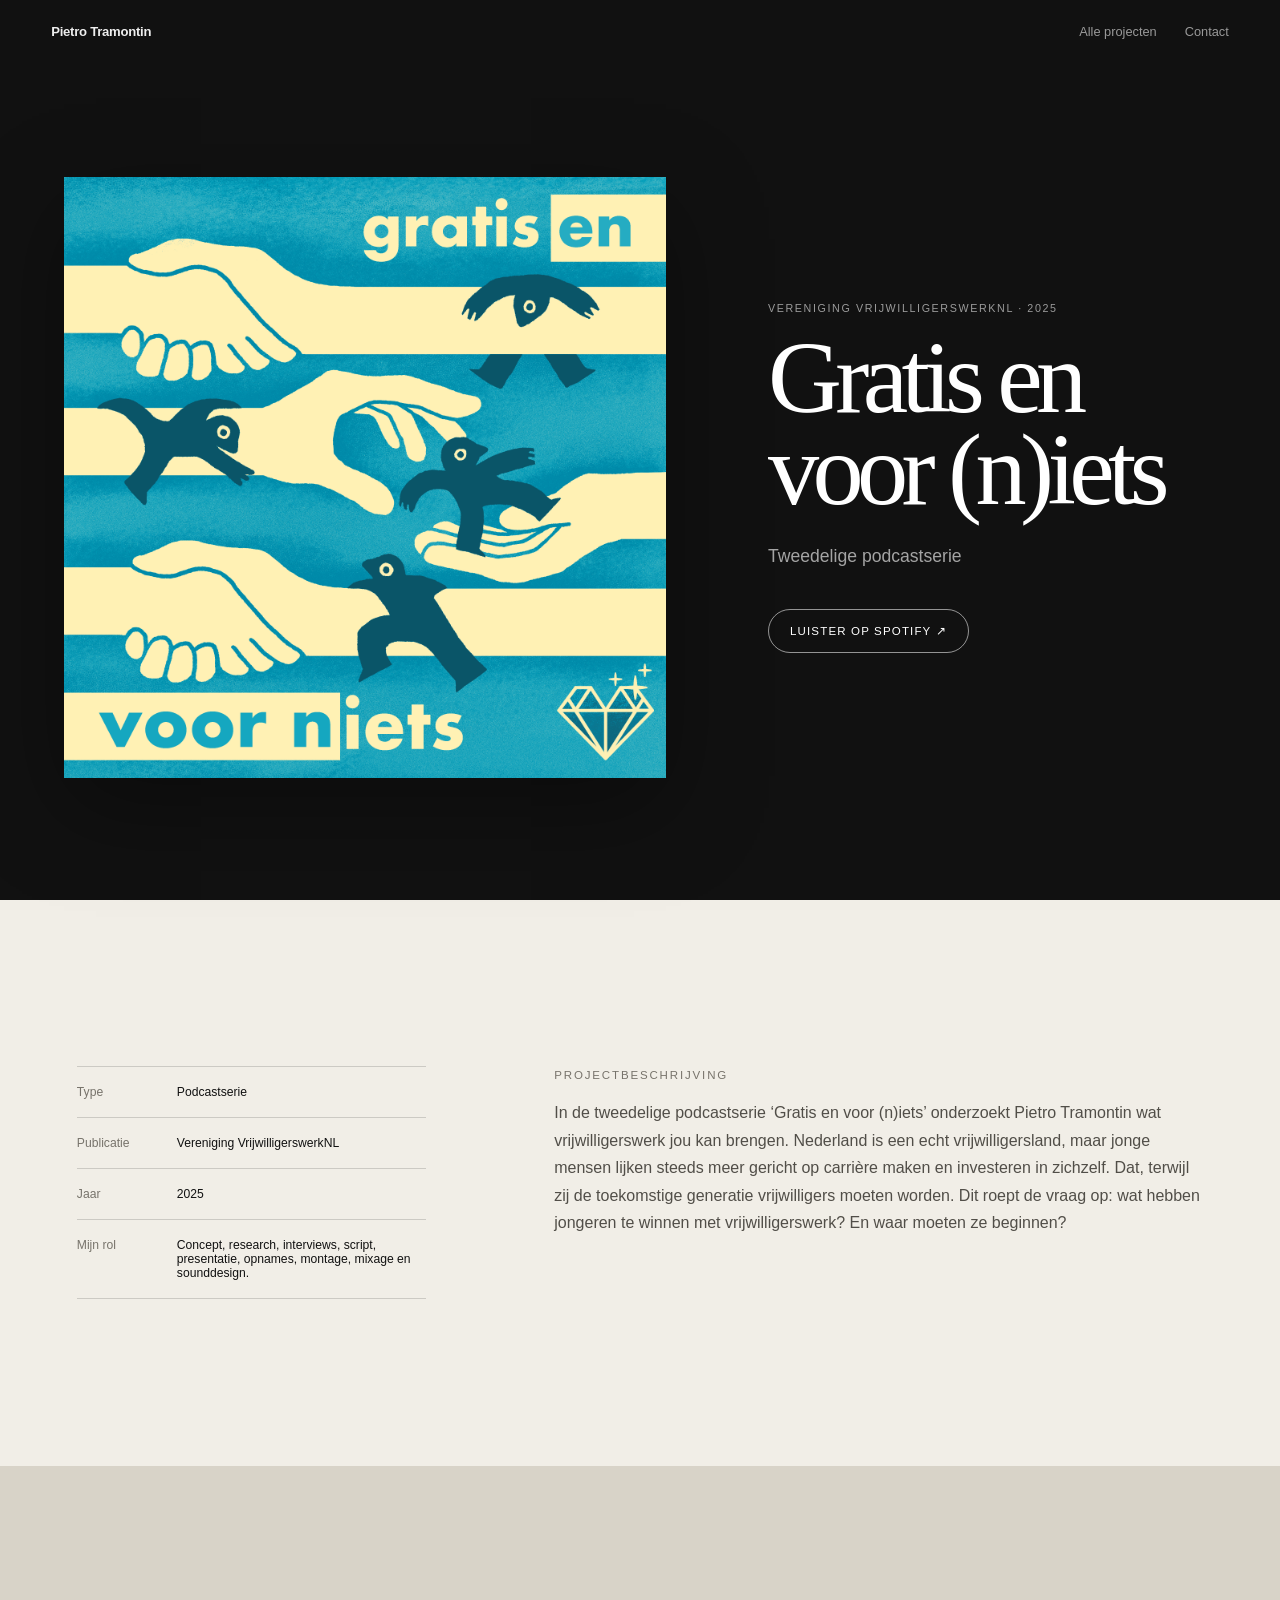
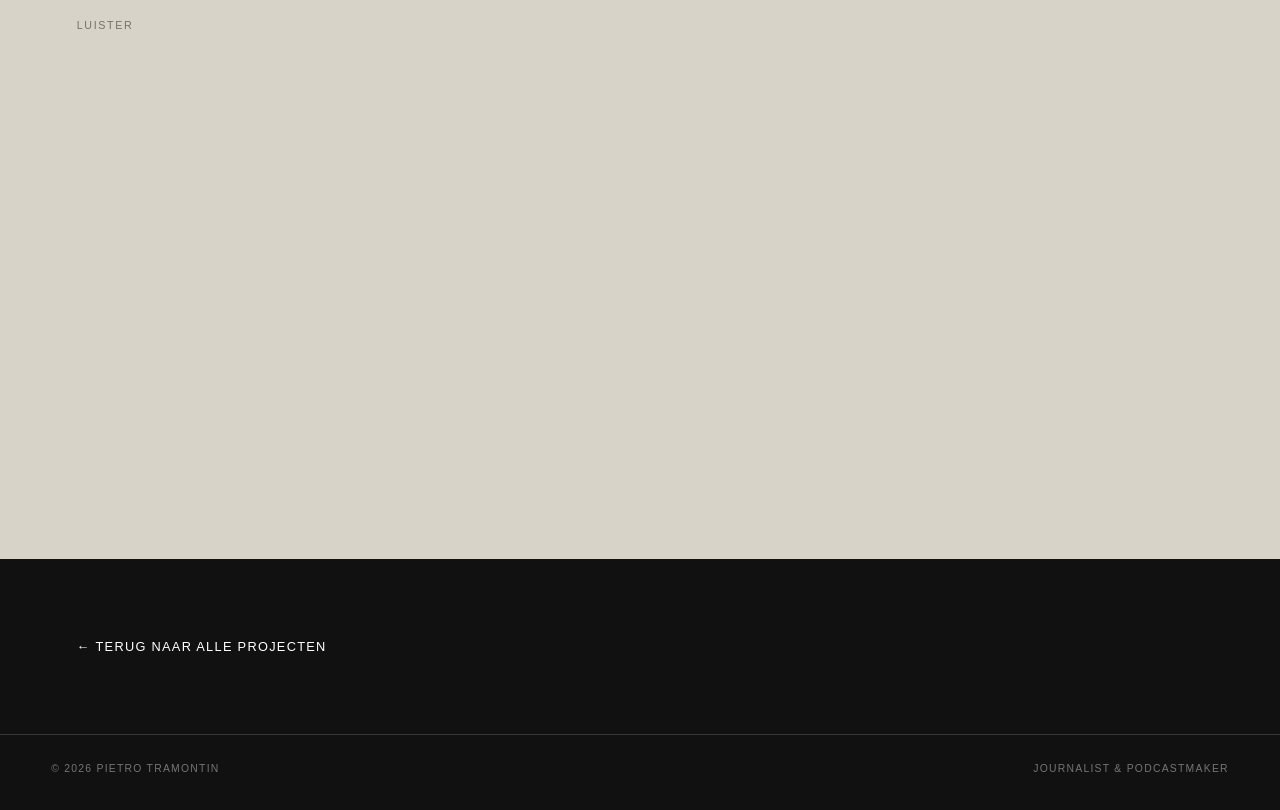
==== commit 01b1e2e0: "Add files via upload" ====
--- a/gratis-en-voor-niets.html
+++ b/gratis-en-voor-niets.html
@@ -24,7 +24,7 @@
     <div class="project-head reveal">
       <p class="kicker">Vereniging VrijwilligerswerkNL · 2025</p>
       <h1>Gratis en voor (n)iets</h1>
-      <p class="project-role">Tweedelige verhalende podcastserie</p>
+      <p class="project-role">Tweedelige podcastserie</p>
       <a class="spotify-button" href="https://open.spotify.com/show/3WJLI9ZzemZ6k6axRcHzVA" target="_blank" rel="noopener">Luister op Spotify ↗</a>
     </div>
   </section>
@@ -32,7 +32,7 @@
   <section class="project-body">
     <aside class="project-facts reveal">
       <div><span>Type</span><strong>Podcastserie</strong></div>
-      <div><span>Opdrachtgever</span><strong>Vereniging VrijwilligerswerkNL</strong></div>
+      <div><span>Publicatie</span><strong>Vereniging VrijwilligerswerkNL</strong></div>
       <div><span>Jaar</span><strong>2025</strong></div>
       <div><span>Mijn rol</span><strong>Concept, research, interviews, script, presentatie, opnames, montage, mixage en sounddesign.</strong></div>
     </aside>
@@ -66,4 +66,4 @@
 </footer>
 <script src="script.js"></script>
 </body>
-</html>
+</html>
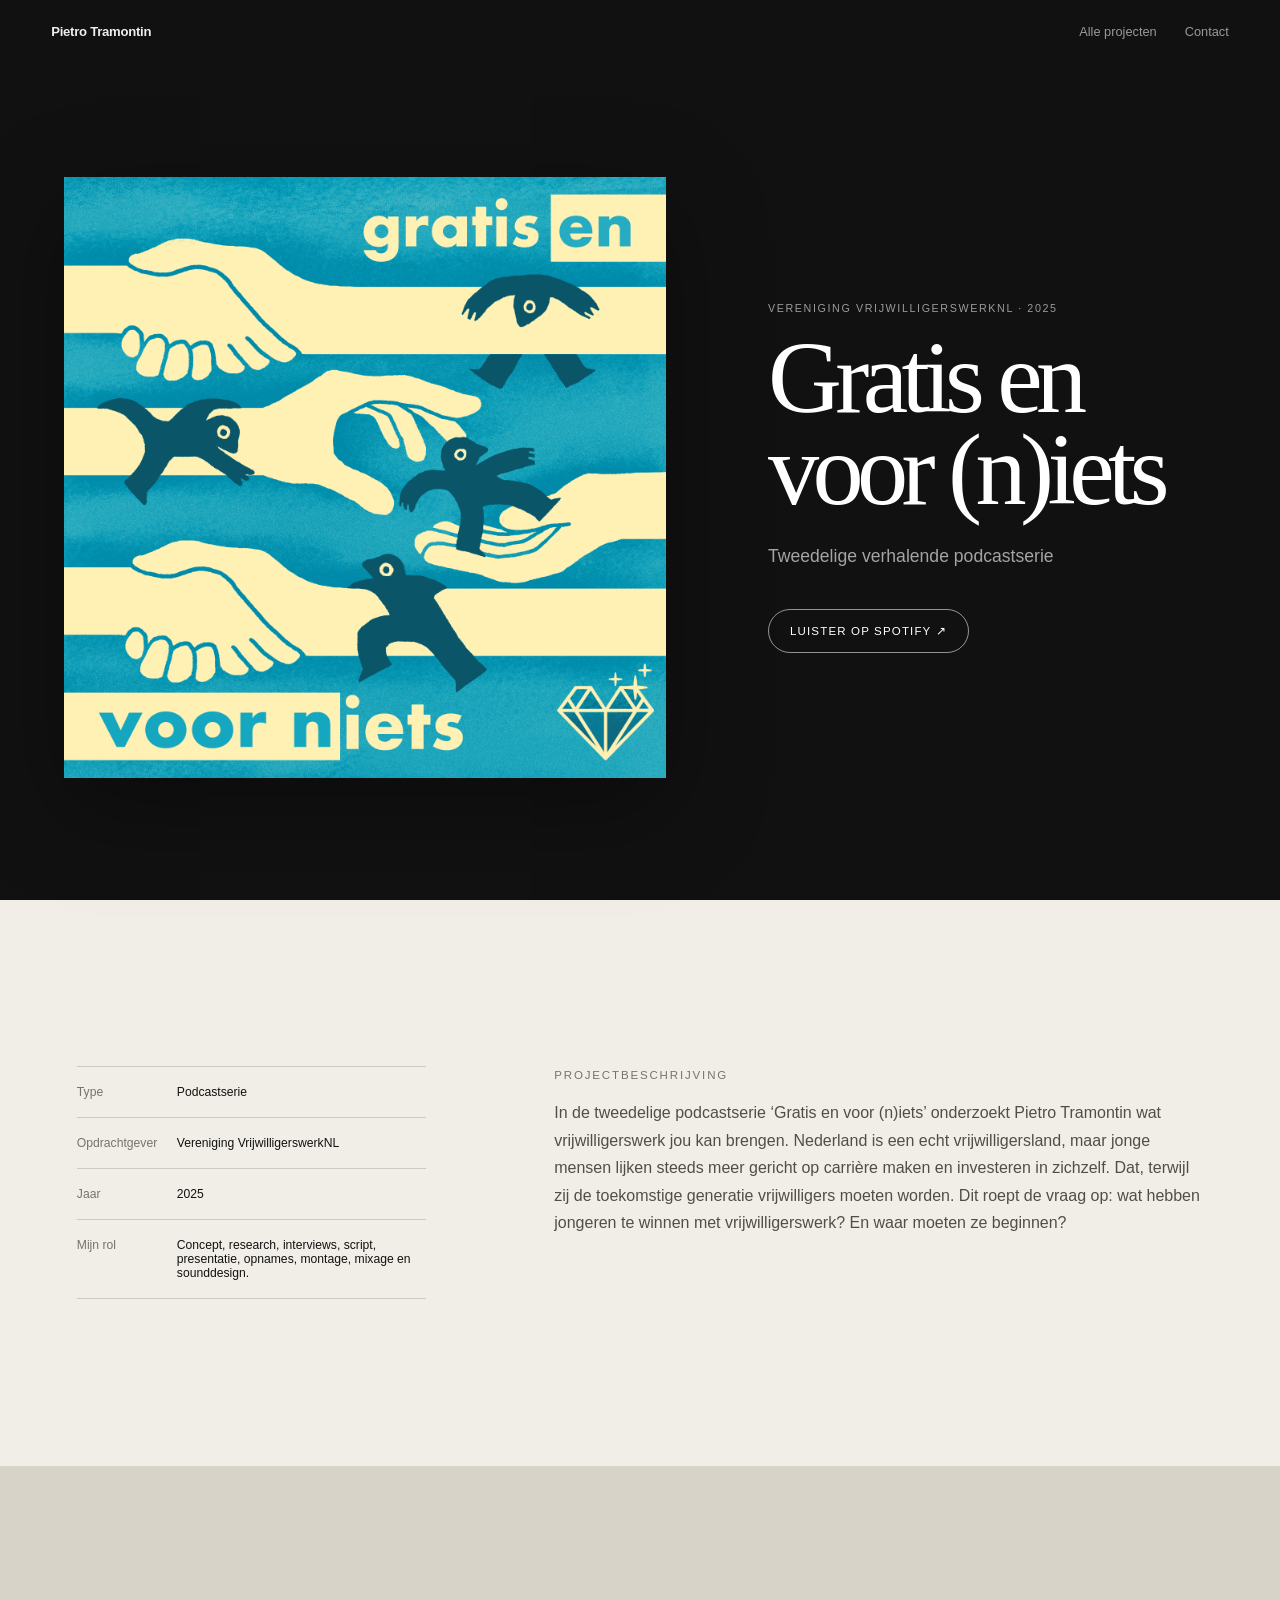
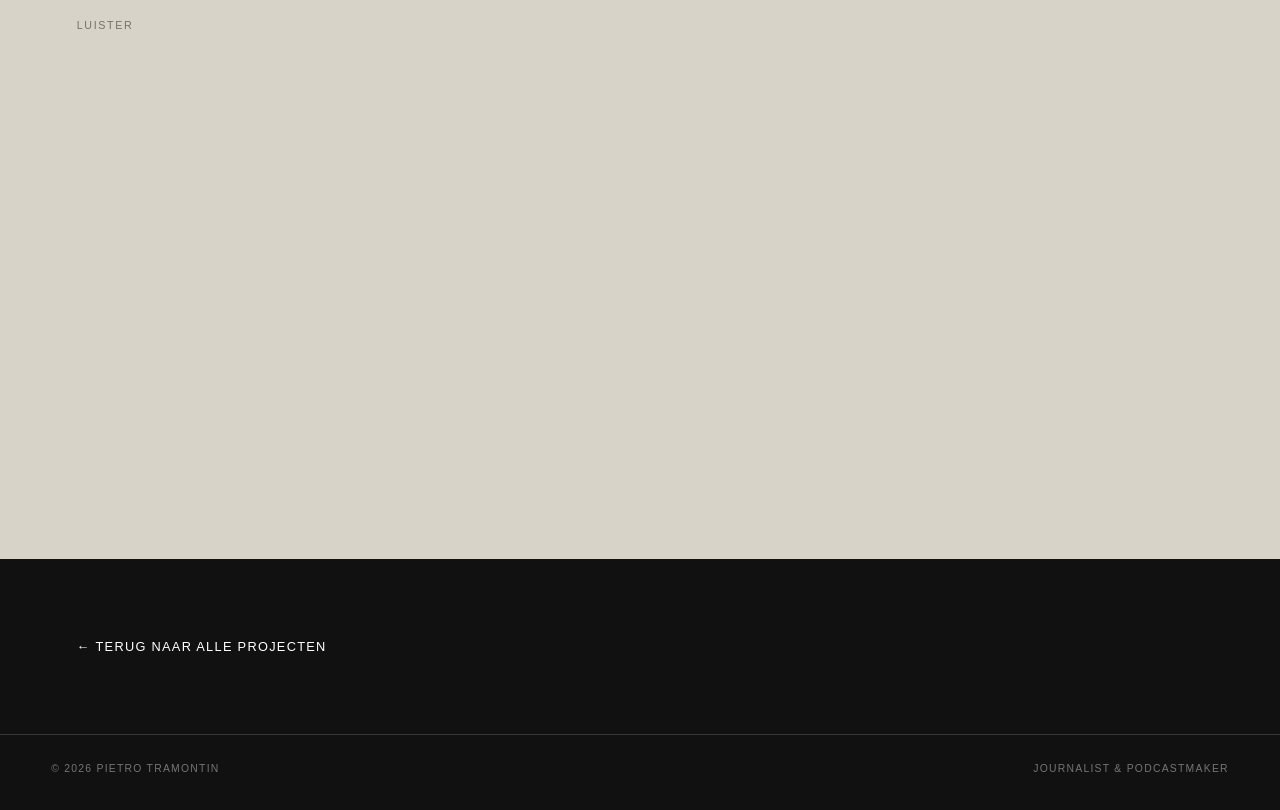
==== commit 6712293a: "Add files via upload" ====
--- a/gratis-en-voor-niets.html
+++ b/gratis-en-voor-niets.html
@@ -24,7 +24,7 @@
     <div class="project-head reveal">
       <p class="kicker">Vereniging VrijwilligerswerkNL · 2025</p>
       <h1>Gratis en voor (n)iets</h1>
-      <p class="project-role">Tweedelige podcastserie</p>
+      <p class="project-role">Tweedelige verhalende podcastserie</p>
       <a class="spotify-button" href="https://open.spotify.com/show/3WJLI9ZzemZ6k6axRcHzVA" target="_blank" rel="noopener">Luister op Spotify ↗</a>
     </div>
   </section>
@@ -32,7 +32,7 @@
   <section class="project-body">
     <aside class="project-facts reveal">
       <div><span>Type</span><strong>Podcastserie</strong></div>
-      <div><span>Publicatie</span><strong>Vereniging VrijwilligerswerkNL</strong></div>
+      <div><span>Opdrachtgever</span><strong>Vereniging VrijwilligerswerkNL</strong></div>
       <div><span>Jaar</span><strong>2025</strong></div>
       <div><span>Mijn rol</span><strong>Concept, research, interviews, script, presentatie, opnames, montage, mixage en sounddesign.</strong></div>
     </aside>
@@ -66,4 +66,4 @@
 </footer>
 <script src="script.js"></script>
 </body>
-</html>+</html>
--- a/style.css
+++ b/style.css
@@ -744,3 +744,36 @@
  color:#77736b;
  margin:0 0 24px;
 }
+
+
+/* Mobile-only: touch-scrollable media marquee */
+@media (max-width: 820px) and (hover: none) {
+  .media-marquee {
+    overflow-x: auto !important;
+    overflow-y: hidden !important;
+    -webkit-overflow-scrolling: touch;
+    scrollbar-width: none;
+    touch-action: pan-x;
+    cursor: grab;
+    -webkit-mask-image: linear-gradient(to right, transparent 0, #000 5%, #000 95%, transparent 100%);
+    mask-image: linear-gradient(to right, transparent 0, #000 5%, #000 95%, transparent 100%);
+  }
+
+  .media-marquee::-webkit-scrollbar {
+    display: none;
+  }
+
+  .media-track {
+    animation: none !important;
+    transform: none !important;
+    will-change: auto;
+  }
+
+  .media-marquee.is-touching {
+    cursor: grabbing;
+  }
+
+  .media-popup {
+    display: none !important;
+  }
+}
